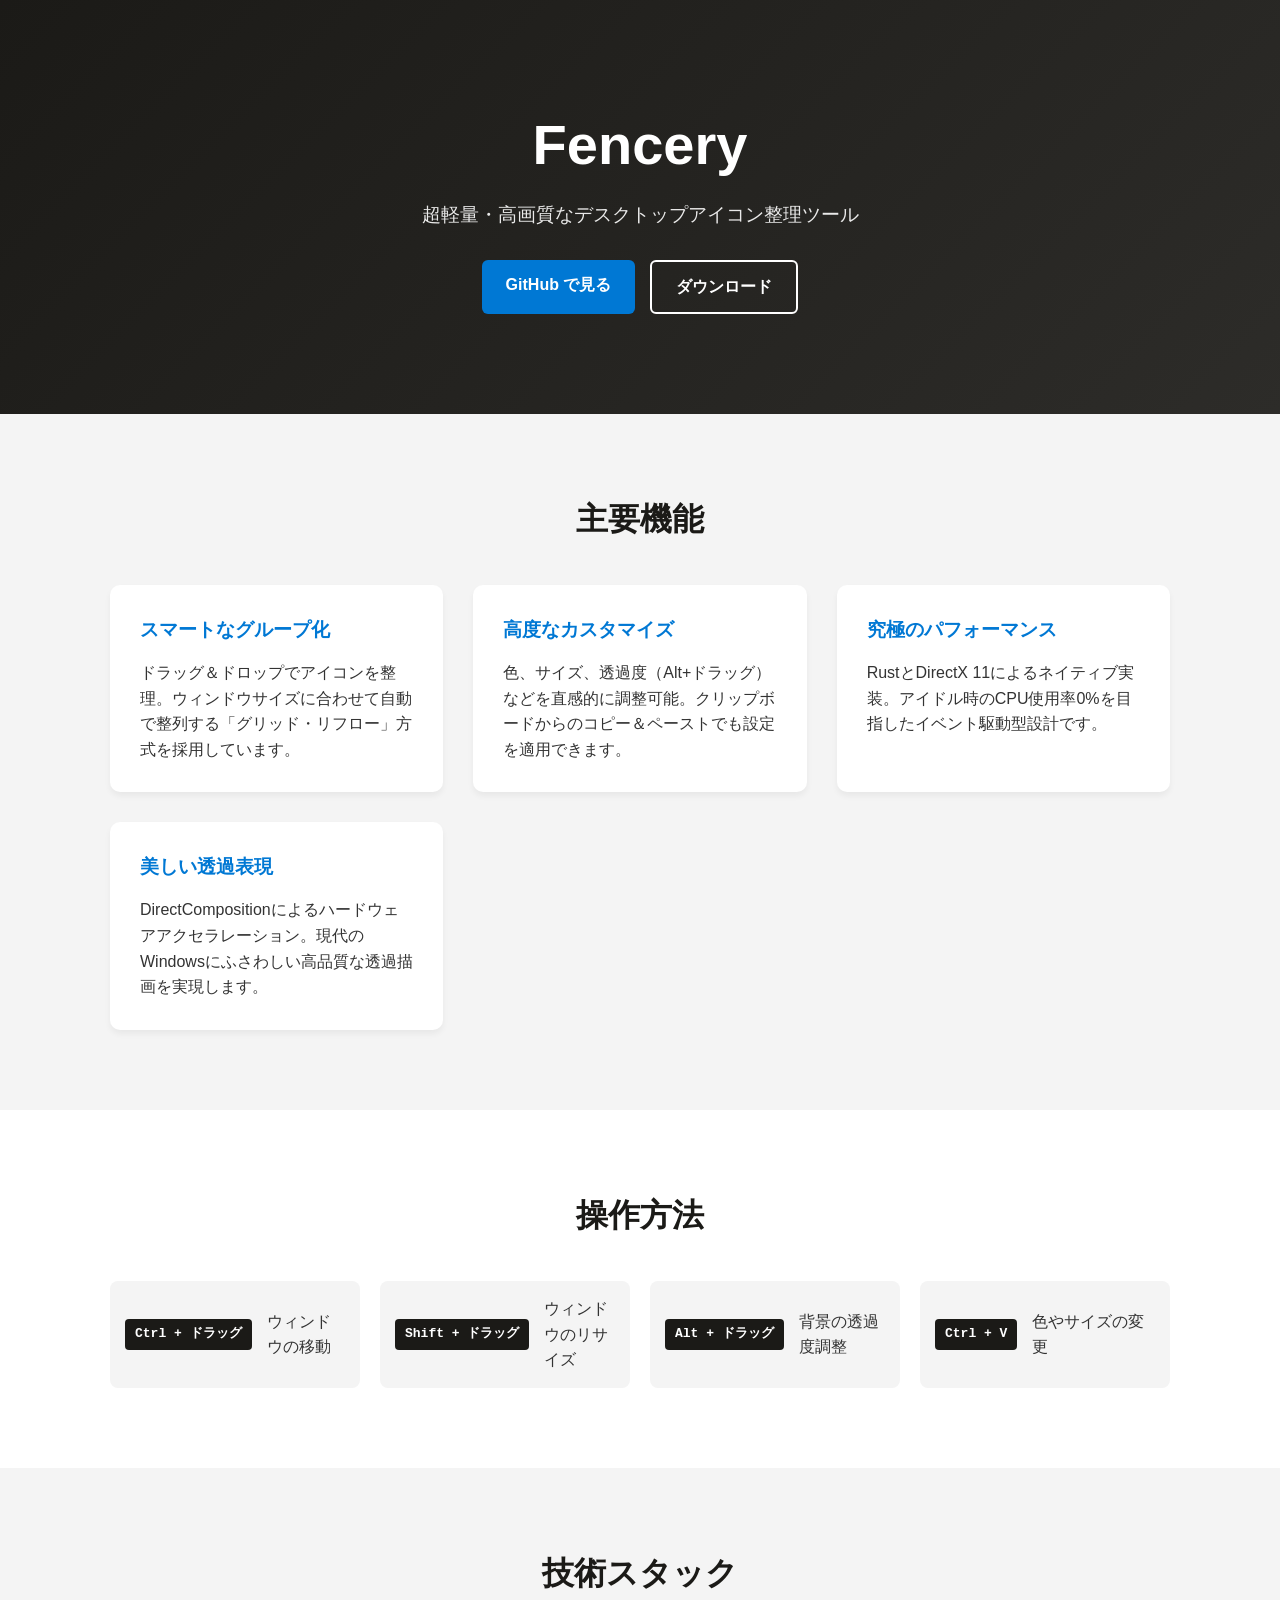
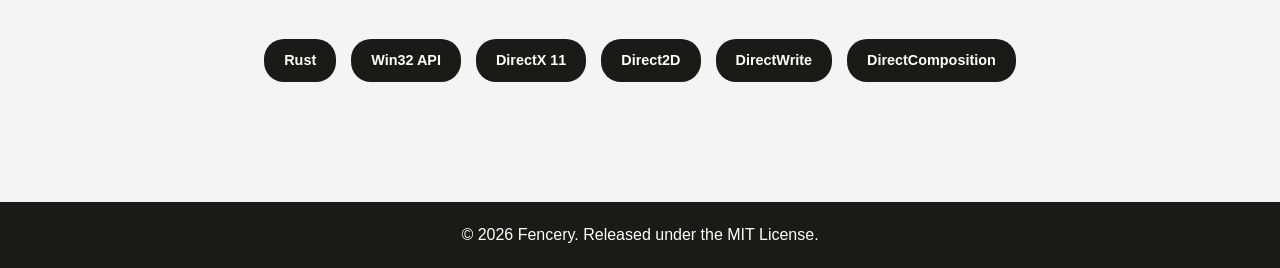
==== website/index.html @ 2313bd92 "chore: index.htmlとstyle.cssをwebsiteフォルダへ移動 Co-authored-by: aider (openai/Qwen3.6-35B-A3B-UD-IQ3_XXS)" ====
<!DOCTYPE html>
<html lang="ja">
<head>
    <meta charset="UTF-8">
    <meta name="viewport" content="width=device-width, initial-scale=1.0">
    <title>Fencery - デスクトップを美しく整理する</title>
    <link rel="stylesheet" href="style.css">
</head>
<body>
    <header class="hero">
        <div class="container">
            <h1>Fencery</h1>
            <p class="tagline">超軽量・高画質なデスクトップアイコン整理ツール</p>
            <div class="buttons">
                <a href="https://github.com/username/Fencery" class="btn btn-primary">GitHub で見る</a>
                <a href="#" class="btn btn-secondary">ダウンロード</a>
            </div>
        </div>
    </header>

    <main>
        <section class="features">
            <div class="container">
                <h2>主要機能</h2>
                <div class="feature-grid">
                    <div class="feature-card">
                        <h3>スマートなグループ化</h3>
                        <p>ドラッグ＆ドロップでアイコンを整理。ウィンドウサイズに合わせて自動で整列する「グリッド・リフロー」方式を採用しています。</p>
                    </div>
                    <div class="feature-card">
                        <h3>高度なカスタマイズ</h3>
                        <p>色、サイズ、透過度（Alt+ドラッグ）などを直感的に調整可能。クリップボードからのコピー＆ペーストでも設定を適用できます。</p>
                    </div>
                    <div class="feature-card">
                        <h3>究極のパフォーマンス</h3>
                        <p>RustとDirectX 11によるネイティブ実装。アイドル時のCPU使用率0%を目指したイベント駆動型設計です。</p>
                    </div>
                    <div class="feature-card">
                        <h3>美しい透過表現</h3>
                        <p>DirectCompositionによるハードウェアアクセラレーション。現代のWindowsにふさわしい高品質な透過描画を実現します。</p>
                    </div>
                </div>
            </div>
        </section>

        <section class="shortcuts">
            <div class="container">
                <h2>操作方法</h2>
                <div class="shortcut-list">
                    <div class="shortcut-item">
                        <span class="key">Ctrl + ドラッグ</span>
                        <span class="desc">ウィンドウの移動</span>
                    </div>
                    <div class="shortcut-item">
                        <span class="key">Shift + ドラッグ</span>
                        <span class="desc">ウィンドウのリサイズ</span>
                    </div>
                    <div class="shortcut-item">
                        <span class="key">Alt + ドラッグ</span>
                        <span class="desc">背景の透過度調整</span>
                    </div>
                    <div class="shortcut-item">
                        <span class="key">Ctrl + V</span>
                        <span class="desc">色やサイズの変更</span>
                    </div>
                </div>
            </div>
        </section>

        <section class="tech-stack">
            <div class="container">
                <h2>技術スタック</h2>
                <div class="tech-list">
                    <span class="tech">Rust</span>
                    <span class="tech">Win32 API</span>
                    <span class="tech">DirectX 11</span>
                    <span class="tech">Direct2D</span>
                    <span class="tech">DirectWrite</span>
                    <span class="tech">DirectComposition</span>
                </div>
            </div>
        </section>
    </main>

    <footer>
        <div class="container">
            <p>&copy; 2026 Fencery. Released under the MIT License.</p>
        </div>
    </footer>
</body>
</html>
---- website/style.css ----
:root {
    --primary-color: #0078d4;
    --secondary-color: #1b1a17;
    --text-color: #333;
    --bg-color: #f4f4f4;
    --card-bg: #ffffff;
}

* {
    margin: 0;
    padding: 0;
    box-sizing: border-box;
}

body {
    font-family: "Segoe UI", "Yu Gothic", "Meiryo", sans-serif;
    line-height: 1.6;
    color: var(--text-color);
    background-color: var(--bg-color);
}

.container {
    max-width: 1100px;
    margin: 0 auto;
    padding: 0 20px;
}

/* Hero Section */
.hero {
    background: linear-gradient(135deg, var(--secondary-color), #2d2c29);
    color: #fff;
    padding: 100px 0;
    text-align: center;
}

.hero h1 {
    font-size: 3.5rem;
    margin-bottom: 10px;
    font-weight: 700;
}

.hero .tagline {
    font-size: 1.2rem;
    margin-bottom: 30px;
    opacity: 0.9;
}

.buttons {
    display: flex;
    justify-content: center;
    gap: 15px;
}

.btn {
    padding: 12px 24px;
    border-radius: 6px;
    text-decoration: none;
    font-weight: 600;
    transition: background-color 0.3s ease;
}

.btn-primary {
    background-color: var(--primary-color);
    color: #fff;
}

.btn-primary:hover {
    background-color: #005a9e;
}

.btn-secondary {
    background-color: transparent;
    border: 2px solid #fff;
    color: #fff;
}

.btn-secondary:hover {
    background-color: rgba(255, 255, 255, 0.1);
}

/* Features Section */
.features {
    padding: 80px 0;
}

.features h2,
.shortcuts h2,
.tech-stack h2 {
    text-align: center;
    font-size: 2rem;
    margin-bottom: 40px;
    color: var(--secondary-color);
}

.feature-grid {
    display: grid;
    grid-template-columns: repeat(auto-fit, minmax(250px, 1fr));
    gap: 30px;
}

.feature-card {
    background: var(--card-bg);
    padding: 30px;
    border-radius: 10px;
    box-shadow: 0 4px 6px rgba(0, 0, 0, 0.05);
    transition: transform 0.3s ease, box-shadow 0.3s ease;
}

.feature-card:hover {
    transform: translateY(-5px);
    box-shadow: 0 8px 15px rgba(0, 0, 0, 0.1);
}

.feature-card h3 {
    margin-bottom: 15px;
    color: var(--primary-color);
}

/* Shortcuts Section */
.shortcuts {
    padding: 80px 0;
    background-color: #fff;
}

.shortcut-list {
    display: grid;
    grid-template-columns: repeat(auto-fit, minmax(200px, 1fr));
    gap: 20px;
}

.shortcut-item {
    display: flex;
    align-items: center;
    gap: 15px;
    padding: 15px;
    background: var(--bg-color);
    border-radius: 8px;
}

.key {
    background: var(--secondary-color);
    color: #fff;
    padding: 5px 10px;
    border-radius: 4px;
    font-family: monospace;
    font-weight: bold;
    white-space: nowrap;
}

.desc {
    font-weight: 500;
}

/* Tech Stack Section */
.tech-stack {
    padding: 80px 0;
}

.tech-list {
    display: flex;
    flex-wrap: wrap;
    justify-content: center;
    gap: 15px;
}

.tech {
    background: var(--secondary-color);
    color: #fff;
    padding: 10px 20px;
    border-radius: 20px;
    font-weight: 600;
    font-size: 0.9rem;
}

/* Footer */
footer {
    background: var(--secondary-color);
    color: #fff;
    text-align: center;
    padding: 20px 0;
    margin-top: 40px;
}
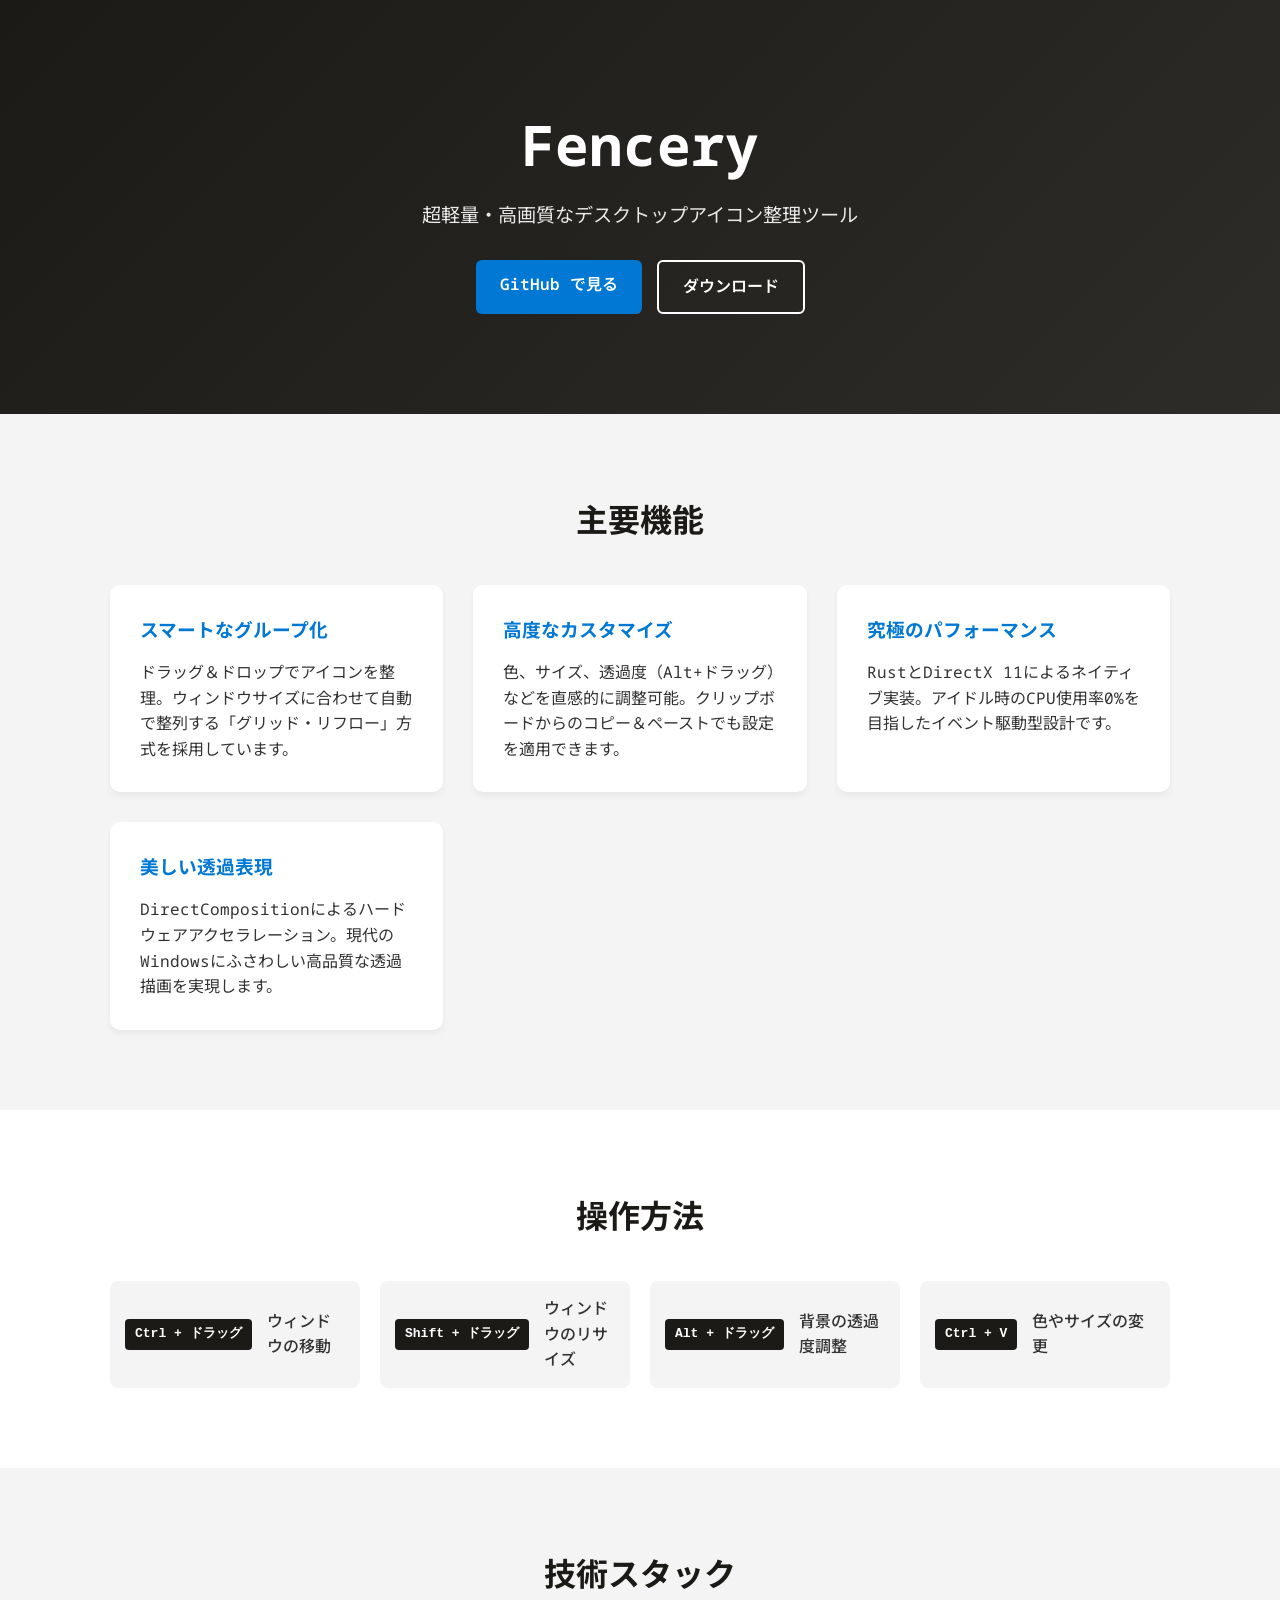
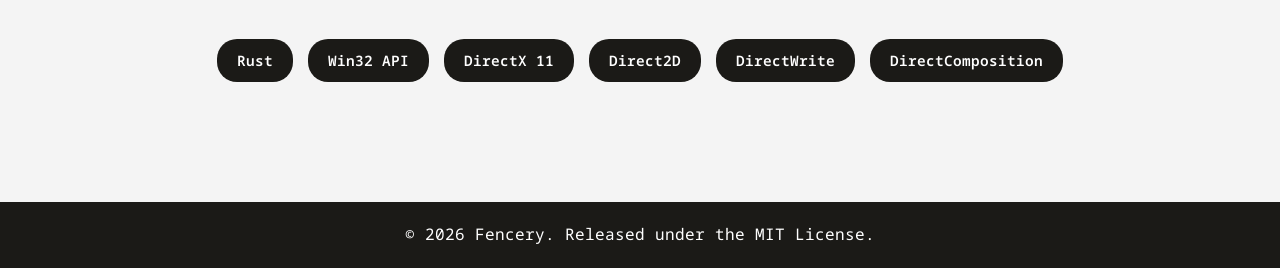
==== commit fa9a1ae0: "フォントとリンクの調整" ====
--- a/website/index.html
+++ b/website/index.html
@@ -12,8 +12,8 @@
             <h1>Fencery</h1>
             <p class="tagline">超軽量・高画質なデスクトップアイコン整理ツール</p>
             <div class="buttons">
-                <a href="https://github.com/username/Fencery" class="btn btn-primary">GitHub で見る</a>
-                <a href="#" class="btn btn-secondary">ダウンロード</a>
+                <a href="https://github.com/weizlogy/Fencery" class="btn btn-primary" target="_blank">GitHub で見る</a>
+                <a href="https://github.com/weizlogy/Fencery/releases/download/3.0.0%2B/Fencery_3.0.0_installer.exe" class="btn btn-secondary">ダウンロード</a>
             </div>
         </div>
     </header>
--- a/website/style.css
+++ b/website/style.css
@@ -1,3 +1,6 @@
+@import url('https://fonts.googleapis.com/css2?family=Noto+Sans+Mono:wght@100..900&display=swap');
+@import url('https://fonts.googleapis.com/css2?family=Noto+Sans+JP:wght@100..900&display=swap');
+
 :root {
     --primary-color: #0078d4;
     --secondary-color: #1b1a17;
@@ -13,7 +16,7 @@
 }
 
 body {
-    font-family: "Segoe UI", "Yu Gothic", "Meiryo", sans-serif;
+    font-family: "Noto Sans Mono", "Noto Sans JP", sans-serif;
     line-height: 1.6;
     color: var(--text-color);
     background-color: var(--bg-color);
